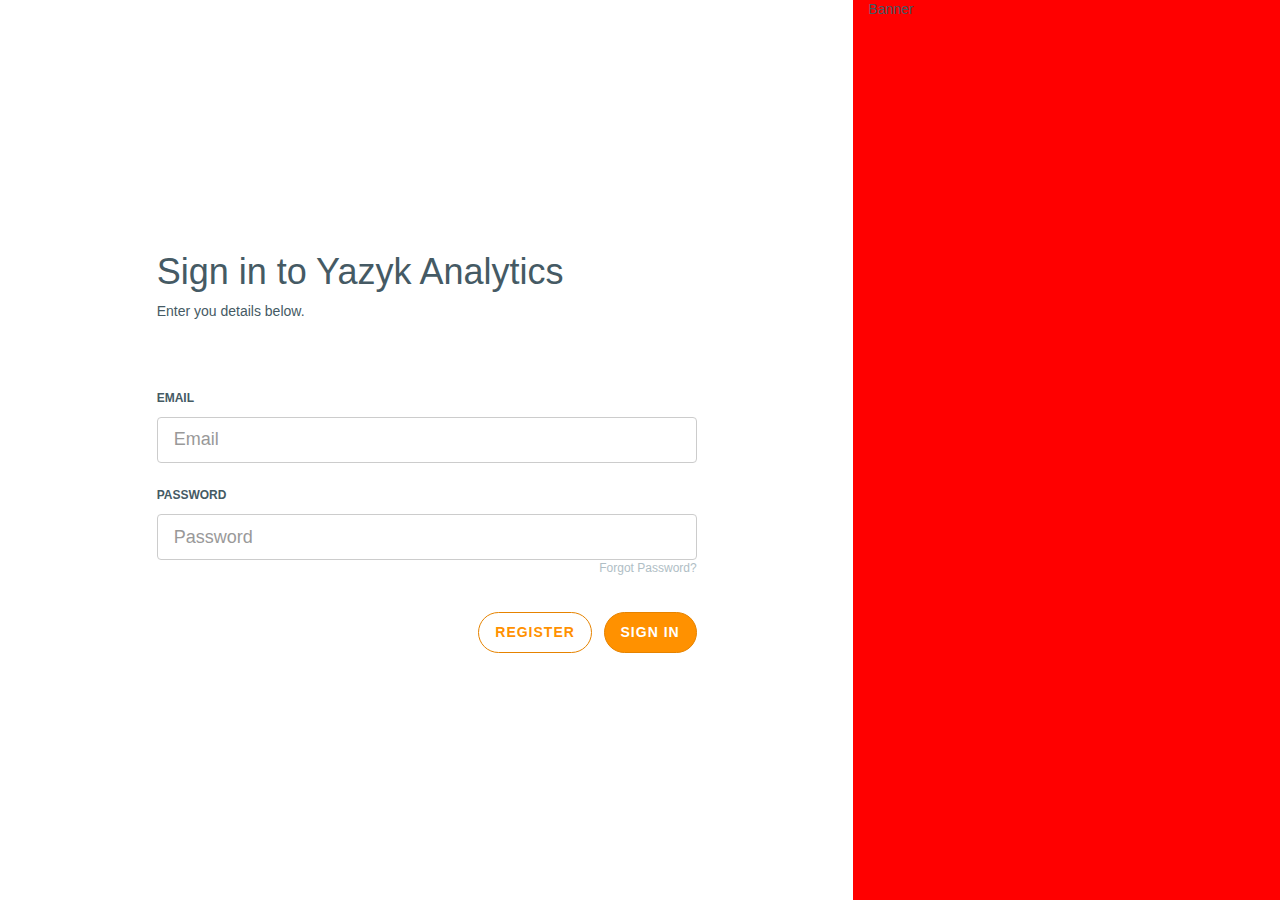
==== index.html @ cdf81fbe "First Commit" ====
<!DOCTYPE html>
<html lang="en">
  <head>
    <meta charset="utf-8">
    <meta http-equiv="X-UA-Compatible" content="IE=edge">
    <meta name="viewport" content="width=device-width, initial-scale=1">
    <!-- The above 3 meta tags *must* come first in the head; any other head content must come *after* these tags -->
    <meta name="description" content="">
    <meta name="author" content="Ronnel Sanchez">
    <link rel="icon" href="../../favicon.ico">

    <title>Login | Yazyk Analytics</title>

    <!-- Bootstrap core CSS -->
    <link href="css/yazyk-ronnelsanchez.css" rel="stylesheet">

    <!-- Custom styles for this template -->
    <link href="css/login.css" rel="stylesheet">


    <!-- HTML5 shim and Respond.js for IE8 support of HTML5 elements and media queries -->
    <!--[if lt IE 9]>
      <script src="https://oss.maxcdn.com/html5shiv/3.7.3/html5shiv.min.js"></script>
      <script src="https://oss.maxcdn.com/respond/1.4.2/respond.min.js"></script>
    <![endif]-->
  </head>

  <body>


    <div class="container-fluid">
        <div class="row">
        <!--Login-->
         <div id="login" class="col-lg-8">
            <div class="login-panel">
              <div class="login-table">
                <div class="login-table-cell">
                  <div class="login-panel-content">
                    <h1>Sign in to Yazyk Analytics</h1>
                    <p>Enter you details below.</p>
                  </div>
                  <form class="form-horizontal">
                    <div class="form-group">
                      
                      <div class="col-sm-12">
                      <label for="inputEmail3" class="control-label">Email</label>
                        <input type="email" class="form-control input-lg" id="inputEmail3" placeholder="Email">
                      </div>
                    </div>
                    <div class="form-group">
                      <div class="col-sm-12">
                                        <label for="inputPassword3" class="control-label">Password</label>
                        <input type="password" class="form-control input-lg" id="inputPassword3" placeholder="Password">
                                                                <a href="" class="help-link pull-right">Forgot Password?</a>
                      </div>
                    </div>
                    <br />
                    <div class="form-group">
                      <div class="col-sm-12 text-right">
                        <button type="submit" class="btn btn-lg btn-outline-primary">Register</button>&nbsp;&nbsp;&nbsp;<button type="submit" class="btn btn-lg btn-primary">Sign in</button>
                      </div>
                    </div>
                  </form>
                </div>
              </div>
            </div>
          </div>
          <!--End Login-->
          <!--Promo-->
          <div id="promo" class="col-lg-4 hidden-xs hidden-sm hidden-md">
            
                            Banner
           
          </div>
          <!--End Promo-->
      </div>
    </div>

    <!-- Bootstrap core JavaScript
    ================================================== -->
    <!-- Placed at the end of the document so the pages load faster -->
    <script src="https://ajax.googleapis.com/ajax/libs/jquery/1.12.4/jquery.min.js"></script>
    <script src="js/bootstrap.js"></script>
  </body>
</html>
---- css/login.css ----
html,body,.container-fluid,.row, .row>div{
	height: 100%;
}

#promo{
	background: red;
}

.login-panel{
	    display: table;
    width: 100%;
    height: 100%;
}
.login-table{
	    position: relative;
    display: table-cell;
    vertical-align: middle;
    padding-top: 100px;
    padding-bottom: 100px;

}

.login-table-cell{
	 clear: both;
    width: 90%;
    max-width: 540px;
    margin: 0 auto;
}
.login-panel-content{
    margin: 20px 0 59px 0;}
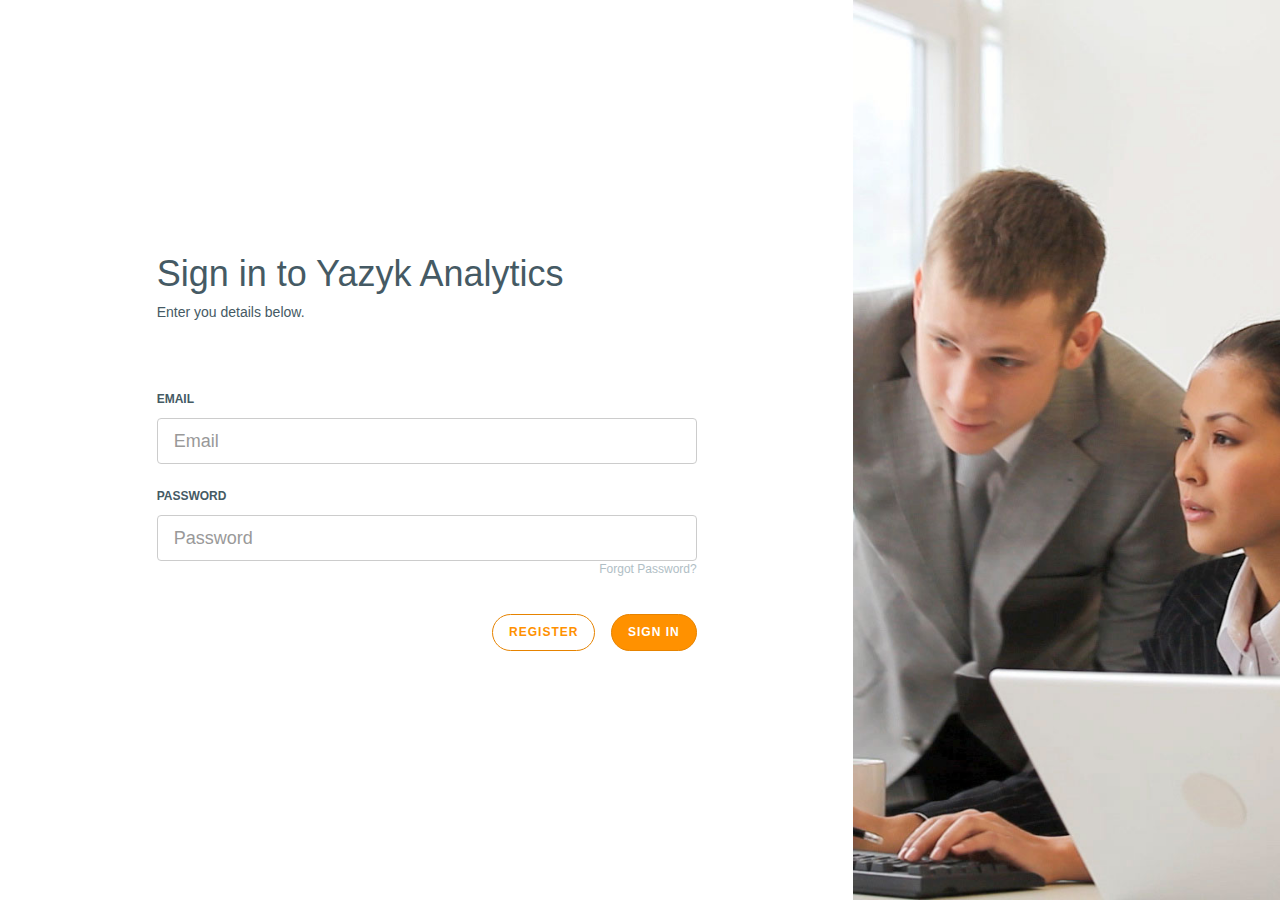
==== commit bfc92d28: "Updated: Right-Nav,Login Promo. Added: Collapse Nav-sm" ====
--- a/index.html
+++ b/index.html
@@ -58,7 +58,8 @@
                     <br />
                     <div class="form-group">
                       <div class="col-sm-12 text-right">
-                        <button type="submit" class="btn btn-lg btn-outline-primary">Register</button>&nbsp;&nbsp;&nbsp;<button type="submit" class="btn btn-lg btn-primary">Sign in</button>
+                        <a type="submit" class="btn btn-lg btn-outline-primary">Register</a>&nbsp;&nbsp;&nbsp;
+                        <a href="./dashboard.html" type="submit" class="btn btn-lg btn-primary">Sign in</a>
                       </div>
                     </div>
                   </form>
@@ -69,9 +70,6 @@
           <!--End Login-->
           <!--Promo-->
           <div id="promo" class="col-lg-4 hidden-xs hidden-sm hidden-md">
-            
-                            Banner
-           
           </div>
           <!--End Promo-->
       </div>
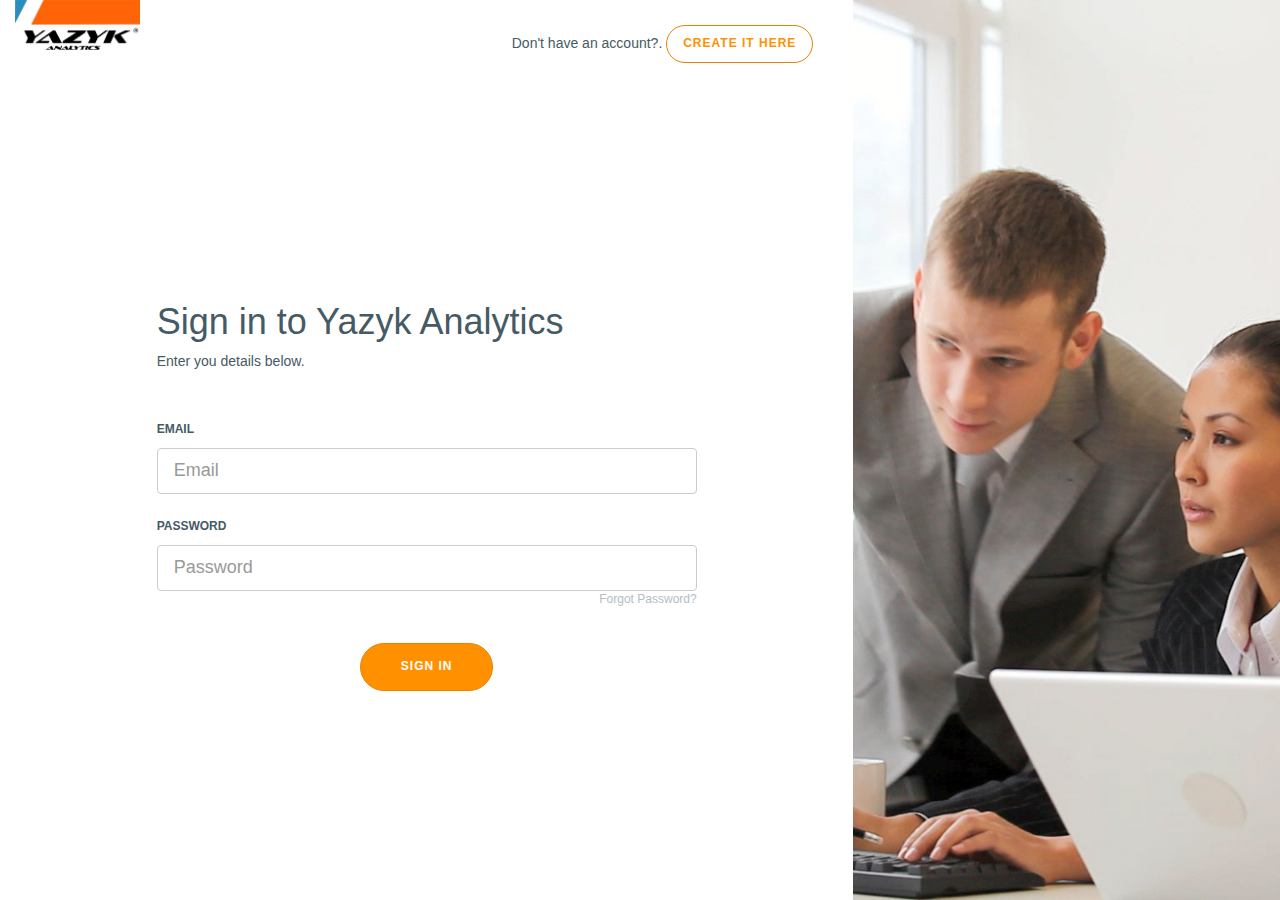
==== commit befc03b7: "Fix: Register link, Update: view profile link" ====
--- a/index.html
+++ b/index.html
@@ -32,8 +32,20 @@
     <div class="container-fluid">
         <div class="row">
         <!--Login-->
-         <div id="login" class="col-lg-8">
+         <div id="login" class="col-xs-12 col-md-8 col-lg-8">
             <div class="login-panel">
+              <div class="login-header">
+                <div class="row">
+                  <div class="col-xs-6">
+                  <img src="images/yzalogo.jpg" width="125" alt="">
+                  </div>
+                  <div class="col-xs-6">
+                  <div class="login-header-right">
+                  Don't have an account?.   <a href="./Register.html" class="btn btn-lg btn-outline-primary">Create it here</a>
+                  </div>
+                  </div>
+                </div>
+              </div>
               <div class="login-table">
                 <div class="login-table-cell">
                   <div class="login-panel-content">
@@ -44,22 +56,21 @@
                     <div class="form-group">
                       
                       <div class="col-sm-12">
-                      <label for="inputEmail3" class="control-label">Email</label>
+                      <label for="inputEmail3" class="control-label label-title">Email</label>
                         <input type="email" class="form-control input-lg" id="inputEmail3" placeholder="Email">
                       </div>
                     </div>
                     <div class="form-group">
                       <div class="col-sm-12">
-                                        <label for="inputPassword3" class="control-label">Password</label>
+                        <label for="inputPassword3" class="control-label label-title">Password</label>
                         <input type="password" class="form-control input-lg" id="inputPassword3" placeholder="Password">
-                                                                <a href="" class="help-link pull-right">Forgot Password?</a>
+                        <a href="./forgot-password.html" class="help-link pull-right">Forgot Password?</a>
                       </div>
                     </div>
                     <br />
                     <div class="form-group">
-                      <div class="col-sm-12 text-right">
-                        <a type="submit" class="btn btn-lg btn-outline-primary">Register</a>&nbsp;&nbsp;&nbsp;
-                        <a href="./dashboard.html" type="submit" class="btn btn-lg btn-primary">Sign in</a>
+                      <div class="col-sm-12 text-center">
+                        <a href="./dashboard.html" type="submit" class="btn btn-xl btn-primary">Sign in</a>
                       </div>
                     </div>
                   </form>
@@ -69,7 +80,9 @@
           </div>
           <!--End Login-->
           <!--Promo-->
-          <div id="promo" class="col-lg-4 hidden-xs hidden-sm hidden-md">
+          <div id="promo" class="promo-1 hidden-xs hidden-sm col-md-4 col-lg-4 ">
+               <div class="login-panel">
+               </div>
           </div>
           <!--End Promo-->
       </div>
--- a/css/login.css
+++ b/css/login.css
@@ -3,12 +3,28 @@
 }
 
 #promo{
-	background-image: url('../images/banner1.jpg');
     background-position: center center;
     background-repeat: no-repeat;
     background-size: cover;
 }
 
+.promo-1{
+    background-image: url('../images/banner1.jpg');
+}
+.promo-2{
+    background-image: url('../images/banner2.jpg');
+}
+
+
+.login-header{
+        display: table-header-group;
+    vertical-align: middle;
+}
+
+.login-header-right{
+    text-align: right;
+    padding: 25px;
+}
 .login-panel{
 	    display: table;
     width: 100%;
@@ -18,8 +34,6 @@
 	    position: relative;
     display: table-cell;
     vertical-align: middle;
-    padding-top: 100px;
-    padding-bottom: 100px;
 
 }
 
@@ -30,4 +44,11 @@
     margin: 0 auto;
 }
 .login-panel-content{
-    margin: 20px 0 59px 0;}
+    margin: 20px 0 40px 0;
+}
+
+#termsModal > .modal-dialog > .modal-content > .modal-body{
+    max-height: calc(100vh - 260px);
+    height: 100vh;
+    overflow: auto;
+}
